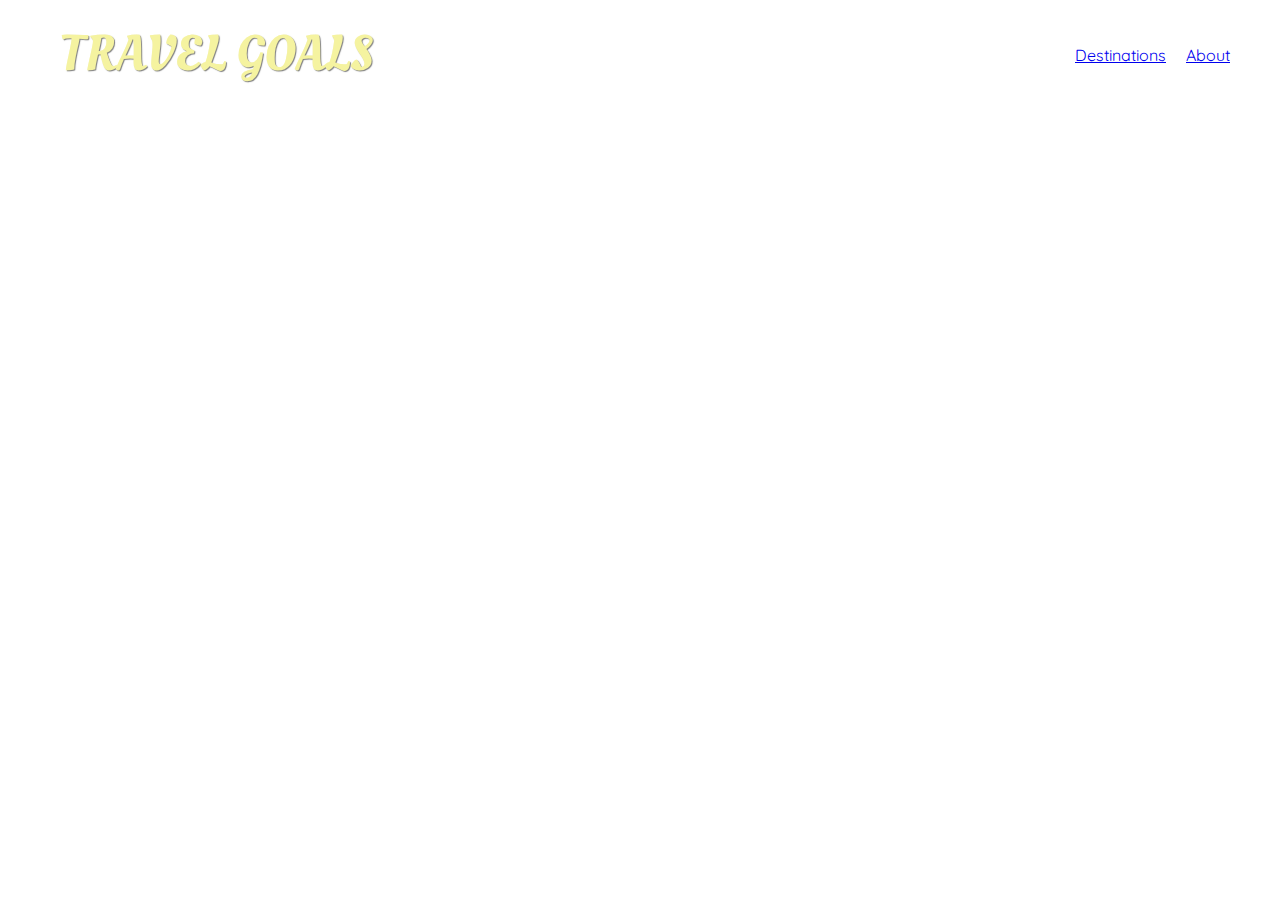
==== web_1_html_css/03_travel_page/index.html @ 7571541f "put header on travel-page" ====
<!DOCTYPE html>
<html lang="en">
<head>
    <meta charset="UTF-8">
    <link rel="stylesheet" href="styles/styles.css">
    <link rel="stylesheet" href="styles/shared.css">
    <link
    href="https://fonts.googleapis.com/css2?family=Raleway:wght@700&family=Oleo+Script:wght@700&family=Quicksand:wght@300;500;700&display=swap"
    rel="stylesheet"
    />
    <title>Document</title>
</head>
<body>
    <header>
        <div id="page-logo">
            <a href="index.html">Travel Goals</a>
        </div>
        <nav>
            <ul>
                <li><a href="places.html">Destinations</a></li>
                <li><a href="about.html">About</a></li>
            </ul>
        </nav>
    </header>

    <main>

        <section></section>

        <section></section>

    </main>

    <footer>

    </footer>
</body>
</html>
---- web_1_html_css/03_travel_page/styles/shared.css ----
body {
    font-family: "Quicksand", sans-serif;
    margin: 0;
}

ul {
    list-style: none;
    margin: 0;
    padding: 0;
}

header {
    display: flex;
    justify-content: space-between;
    align-items: center;
    padding: 20px 50px;
}

#page-logo a {
    padding: 10px;
    font-family: "Oleo Script", sans-serif;
    color: rgb(245, 243, 160);
    font-size: 50px;
    text-decoration: none;
    text-transform: uppercase;
    text-shadow: 1px 1px 1px rgba(0, 0, 0, 0.5);
}

header ul {
    display: flex;
}

header ul li {
    margin-left: 20px;
}
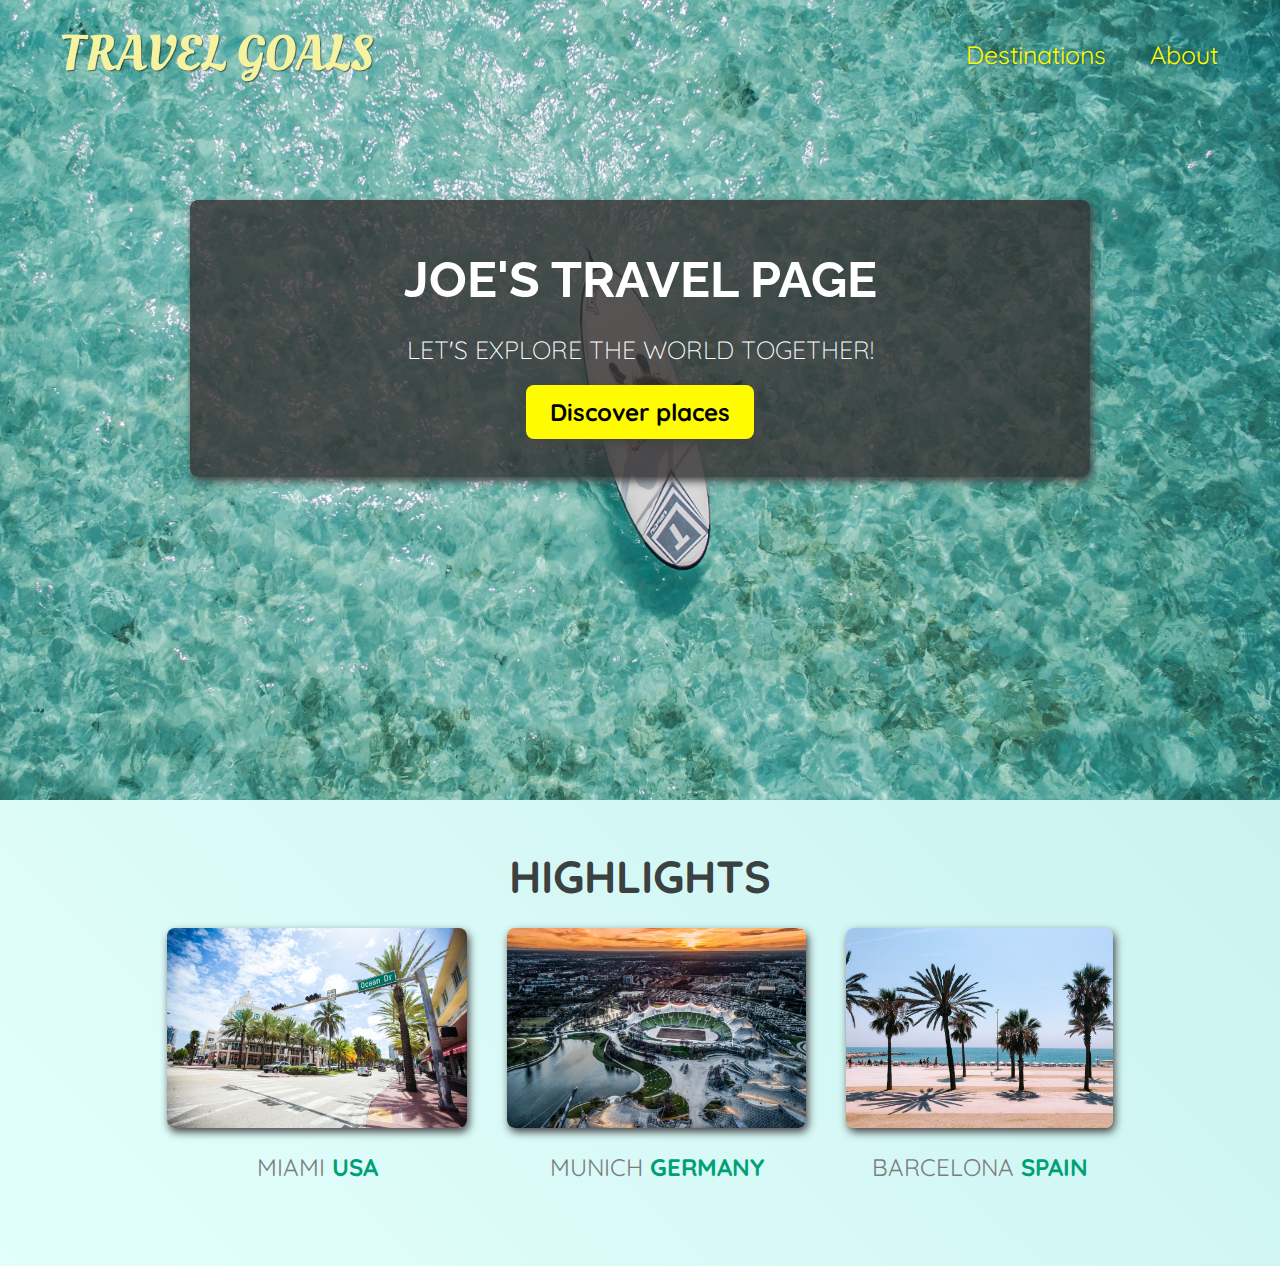
==== commit e15c124e: "add some projects" ====
--- a/web_1_html_css/03_travel_page/index.html
+++ b/web_1_html_css/03_travel_page/index.html
@@ -25,9 +25,31 @@
 
     <main>
 
-        <section></section>
+        <section id="hero">
+            <div id="hero-content">
+                <h1>Joe's Travel Page</h1>
+                <p>Let's explore the world together!</p>
+                <a href="places.html">Discover places</a>
+            </div>
+        </section>
 
-        <section></section>
+        <section id="highlights">
+            <h2>Highlights</h2>
+            <ul id="destinations">
+                <li class="destination">
+                    <img src="img/cities/miami.jpg" alt="Miami Image">
+                    <p>Miami <strong>USA</strong></p>
+                </li>
+                <li class="destination">
+                    <img src="img/cities/munich.jpg" alt="Munich Image">
+                    <p>Munich <strong>Germany</strong></p>
+                </li>
+                <li class="destination">
+                    <img src="img/cities/barcelona.jpg" alt="Barcelona Image">
+                    <p>Barcelona <strong>Spain</strong></p>
+                </li>
+            </ul>
+        </section>
 
     </main>
 
--- a/web_1_html_css/03_travel_page/styles/styles.css
+++ b/web_1_html_css/03_travel_page/styles/styles.css
@@ -0,0 +1,94 @@
+#hero {
+    background-image: url("../img/ocean.jpg");
+    background-position: center;
+    background-size: cover;
+    height: 800px;
+}
+
+#hero-content{
+    width: 900px;
+    background-color: rgba(51, 47, 47, 0.8);   
+    box-shadow: 2px 4px 8px rgb(68, 67, 67);
+    border-radius: 8px;
+    text-align: center;
+    padding: 50px 0;
+    margin: 0 auto;
+    position:relative;
+    top: 200px;
+}
+
+#hero-content h1{
+    color: white;
+    text-transform: uppercase;
+    font-size: 50px;
+    font-family: "Raleway", sans-serif;
+    margin: 0;
+}
+
+#hero-content p {
+    color: white;
+    text-transform: uppercase;
+    font-size: 25px;
+    font-weight: 300;
+    margin-bottom: 32px;
+}
+
+#hero-content a {
+    text-decoration: none;
+    color:black;
+    background-color: rgb(255,251,0);
+    padding: 12px 24px;
+    font-size: 24px;
+    font-weight: bold;
+    border-radius: 8px;
+    box-shadow: 2px 4px 8px rgb(68, 67, 67);
+}
+
+#hero-content a:hover{
+    background-color: rgb(255,238,0);
+}
+
+#highlights {
+   padding: 24px ;
+   background: linear-gradient(45deg, rgb(227,255,253), rgb(202,243,240)); 
+}
+
+#highlights h2 {
+    text-align: center;
+    font-size: 45px;
+    color: rgb(59, 65, 64);
+    margin: 24px 0;
+    text-transform: uppercase;
+}
+
+#destinations {
+    display: flex;
+    justify-content: center;
+    width: 90%;
+    margin: auto;
+    margin-bottom: 40px;
+}
+
+.destination {
+    margin: 0 20px;
+    text-transform: uppercase;
+}
+
+.destination p {
+    text-align: center;
+    font-size: 24px;
+    color: rgb(124, 123, 123);
+    margin: 20px 0;
+}
+
+.destination img {
+    height: 200px;
+    width: 100%;
+    box-shadow: 2px 4px 8px rgb(68, 67, 67);
+    border-radius: 8px;
+    object-fit: cover;
+}
+
+.destination strong {
+    color: rgb(0, 160, 117);
+}--- a/web_1_html_css/03_travel_page/styles/shared.css
+++ b/web_1_html_css/03_travel_page/styles/shared.css
@@ -14,6 +14,9 @@
     justify-content: space-between;
     align-items: center;
     padding: 20px 50px;
+    position:absolute;
+    width: 100%;
+    box-sizing: border-box;
 }
 
 #page-logo a {
@@ -33,3 +36,17 @@
 header ul li {
     margin-left: 20px;
 }
+
+header a {
+    color: rgb(255, 251, 0);
+    text-decoration: none;
+    font-size: 25px;
+    padding: 12px;
+    text-shadow: 1px 1px 2px rgba(0, 0, 0, 0.3);
+    border-radius: 6px;
+}
+
+header a:hover{
+    color: rgb(77,77,77);
+    background-color: rgb(255, 251, 0);
+}